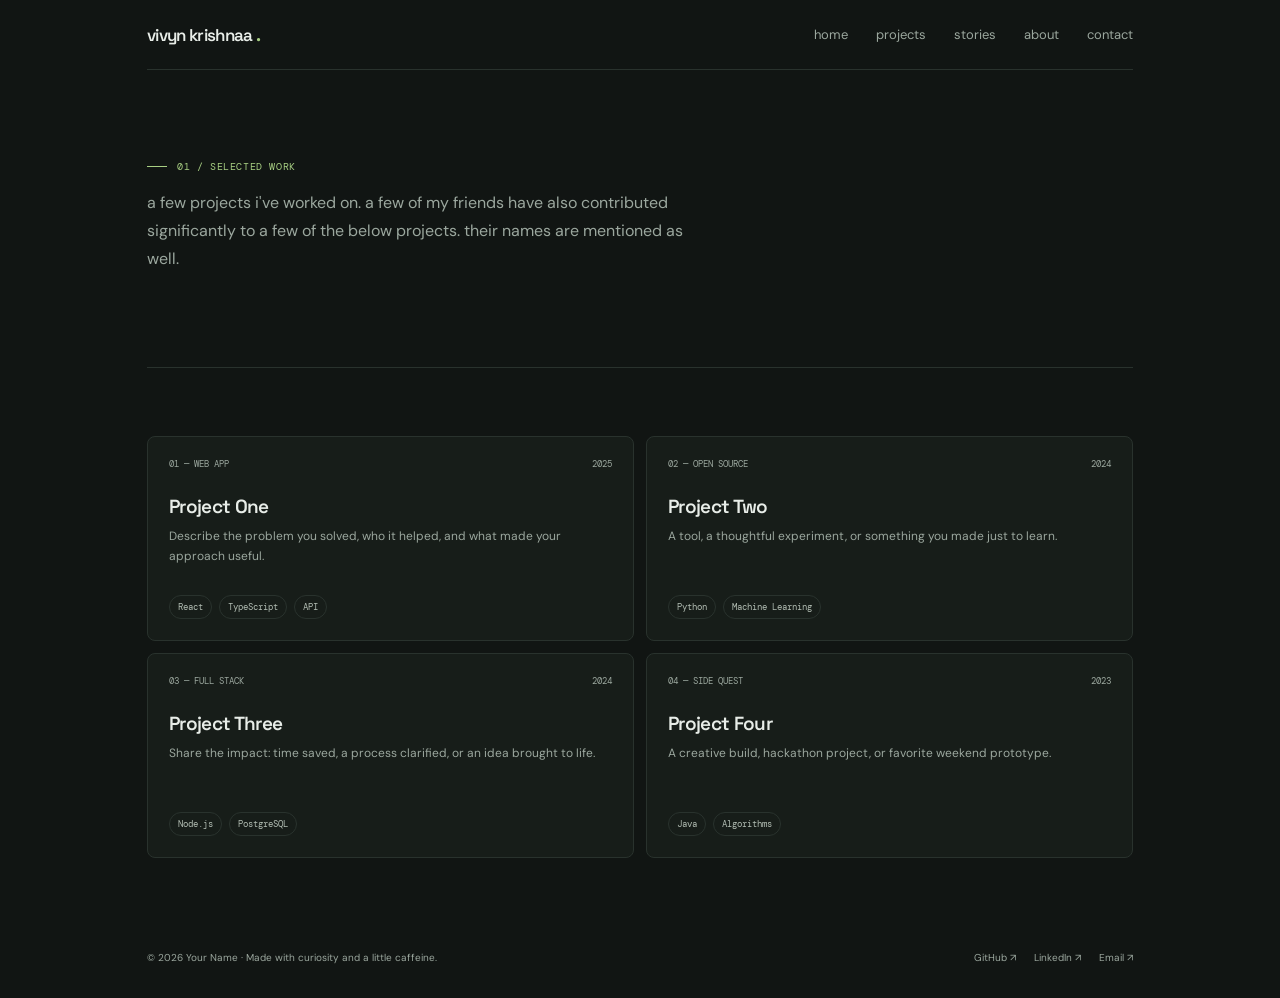
==== projects.html @ 46460aca "Add projects.html" ====
<!DOCTYPE html>
<html lang="en">
  <head>
    <meta charset="utf-8"/>
    <meta content="width=device-width, initial-scale=1" name="viewport"/>
    <meta content="#111513" name="theme-color"/>
    <title>
      cockroachyie.me - projects
    </title>
    <link href="style.css" rel="stylesheet"/>
  </head>
  <body>
    <div class="wrap">
      <header class="topbar">
        <a class="brand" href="index.html">
          vivyn krishnaa
          <b>
            .
          </b>
        </a>
        <nav class="nav">
          <a href="index.html">
            home
          </a>
          <a href="projects.html">
            projects
          </a>
           <a href="stories.html">
            stories
          </a>
          <a href="about.html">
            about
          </a>
          <a href="contact.html">
            contact
          </a>
        </nav>
      </header>
      <main>
        <section class="hero">
          <div>
            <div class="eyebrow">
              01 / Selected work
            </div>
            
            <p class="intro">
              a few projects i've worked on. a few of my friends have also contributed significantly to a few of the below projects. their names are mentioned as well.
            </p>
          </div>
        </section>
        <section class="section">
          <div class="projects">
            <article class="project">
              <div class="project-meta">
                <span>
                  01 &mdash; WEB APP
                </span>
                <span>
                  2025
                </span>
              </div>
              <h3>
                Project One
              </h3>
              <p>
                Describe the problem you solved, who it helped, and what made your approach useful.
              </p>
              <div class="tags">
                <span class="tag">
                  React
                </span>
                <span class="tag">
                  TypeScript
                </span>
                <span class="tag">
                  API
                </span>
              </div>
            </article>
            <article class="project">
              <div class="project-meta">
                <span>
                  02 &mdash; OPEN SOURCE
                </span>
                <span>
                  2024
                </span>
              </div>
              <h3>
                Project Two
              </h3>
              <p>
                A tool, a thoughtful experiment, or something you made just to learn.
              </p>
              <div class="tags">
                <span class="tag">
                  Python
                </span>
                <span class="tag">
                  Machine Learning
                </span>
              </div>
            </article>
            <article class="project">
              <div class="project-meta">
                <span>
                  03 &mdash; FULL STACK
                </span>
                <span>
                  2024
                </span>
              </div>
              <h3>
                Project Three
              </h3>
              <p>
                Share the impact: time saved, a process clarified, or an idea brought to life.
              </p>
              <div class="tags">
                <span class="tag">
                  Node.js
                </span>
                <span class="tag">
                  PostgreSQL
                </span>
              </div>
            </article>
            <article class="project">
              <div class="project-meta">
                <span>
                  04 &mdash; SIDE QUEST
                </span>
                <span>
                  2023
                </span>
              </div>
              <h3>
                Project Four
              </h3>
              <p>
                A creative build, hackathon project, or favorite weekend prototype.
              </p>
              <div class="tags">
                <span class="tag">
                  Java
                </span>
                <span class="tag">
                  Algorithms
                </span>
              </div>
            </article>
          </div>
        </section>
      </main>
      <footer>
        <span>
          &copy; 2026 Your Name &middot; Made with curiosity and a little caffeine.
        </span>
        <div class="socials">
          <a href="https://github.com/yourusername">
            GitHub &nearrow;
          </a>
          <a href="https://linkedin.com/in/yourusername">
            LinkedIn &nearrow;
          </a>
          <a href="contact.html">
            Email &nearrow;
          </a>
        </div>
      </footer>
    </div>
  </body>
</html>
---- style.css ----
@import url('https://fonts.googleapis.com/css2?family=DM+Mono:wght@400;500&family=DM+Sans:wght@400;500;600;700&family=Space+Grotesk:wght@400;500;600;700&display=swap');
:root {
  --paper: #111513;
  --ink: #e8ede8;
  --muted: #9ba79e;
  --green: #a8cf83;
  --line: #29322d;
  --white: #171d19;
  --orange: #d2a887;
}
* {
  box-sizing: border-box;
}
html {
  scroll-behavior: smooth;
}
body {
  margin: 0;
  background: var(--paper);
  color: var(--ink);
  font-family: 'DM Sans',sans-serif;
}
a {
  color: inherit;
  text-decoration: none;
}
.wrap {
  max-width: 1050px;
  margin: auto;
  padding: 0 32px;
}
.topbar {
  height: 70px;
  display: flex;
  align-items: center;
  justify-content: space-between;
  border-bottom: 1px solid var(--line);
}
.brand {
  font: 600 17px 'Space Grotesk';
  letter-spacing: -.04em;
}
.brand b {
  color: var(--green);
}
.nav {
  display: flex;
  gap: 28px;
  font-size: 13px;
  color: var(--muted);
}
.nav a:hover,.socials a:hover {
  color: var(--ink);
}
.availability {
  font: 10px 'DM Mono';
  display: flex;
  gap: 9px;
  align-items: center;
  color: var(--muted);
}
.dot {
  width: 7px;
  height: 7px;
  border-radius: 50%;
  background: #8bb66a;
}
.hero {
  padding: 90px 0 78px;
  display: grid;
  grid-template-columns: 1.3fr .7fr;
  gap: 56px;
  align-items: center;
}
.eyebrow {
  font: 10px 'DM Mono';
  letter-spacing: .06em;
  text-transform: uppercase;
  color: var(--green);
  display: flex;
  align-items: center;
  gap: 10px;
}
.eyebrow:before {
  content: '';
  width: 20px;
  height: 1px;
  background: var(--green);
}
.hero h1 {
  font: 600 clamp(48px,6.5vw,76px)/1.02 'Space Grotesk';
  letter-spacing: -.07em;
  margin: 22px 0;
}
.hero h1 em {
  font-style: normal;
  color: var(--green);
}
.intro {
  font-size: 16px;
  line-height: 1.75;
  color: var(--muted);
  max-width: 540px;
}
.intro strong {
  color: var(--ink);
}
.actions {
  display: flex;
  gap: 10px;
  margin-top: 27px;
}
.button {
  font-size: 12px;
  font-weight: 600;
  padding: 12px 16px;
  border-radius: 5px;
  background: var(--green);
  color: #182016;
  transition: background .2s;
}
.button:hover {
  background: #b9d99a;
}
.button.secondary {
  background: transparent;
  color: var(--ink);
  border: 1px solid var(--line);
}
.button.secondary:hover {
  border-color: var(--muted);
}
.card {
  background: var(--white);
  border: 1px solid var(--line);
  border-radius: 9px;
  padding: 22px;
  box-shadow: 0 14px 35px #0002;
}
.card-top {
  display: flex;
  justify-content: space-between;
  align-items: center;
  font: 10px 'DM Mono';
  color: var(--muted);
  padding-bottom: 14px;
  border-bottom: 1px solid var(--line);
}
.terminal {
  font: 11px/2 'DM Mono';
  padding: 14px 0;
  color: #c3cec4;
}
.terminal .dim {
  color: #69776d;
}
.terminal .green {
  color: var(--green);
}
.terminal .orange {
  color: var(--orange);
}
.sticker {
  display: inline-block;
  color: #bbc7ba;
  font: 10px 'DM Mono';
  border: 1px solid var(--line);
  border-radius: 99px;
  padding: 5px 8px;
  margin-left: 7px;
}
.section {
  padding: 68px 0;
  border-top: 1px solid var(--line);
}
.section-head {
  display: flex;
  justify-content: space-between;
  align-items: end;
  margin-bottom: 28px;
}
.kicker {
  font: 10px 'DM Mono';
  color: var(--green);
  text-transform: uppercase;
  letter-spacing: .08em;
}
.section h2 {
  font: 600 34px 'Space Grotesk';
  letter-spacing: -.055em;
  margin: 9px 0 0;
}
.section-note {
  font-size: 12px;
  color: var(--muted);
}
.projects {
  display: grid;
  grid-template-columns: repeat(2,1fr);
  gap: 12px;
}
.project {
  background: var(--white);
  border: 1px solid var(--line);
  border-radius: 8px;
  padding: 21px;
  min-height: 205px;
  display: flex;
  flex-direction: column;
  transition: border-color .2s;
}
.project:hover {
  border-color: #617451;
}
.project-meta {
  display: flex;
  justify-content: space-between;
  font: 9px 'DM Mono';
  color: var(--muted);
}
.project h3 {
  font: 600 19px 'Space Grotesk';
  letter-spacing: -.035em;
  margin: 24px 0 7px;
}
.project p {
  font-size: 12px;
  color: var(--muted);
  line-height: 1.7;
  margin: 0;
  max-width: 450px;
}
.tags {
  display: flex;
  gap: 7px;
  margin-top: auto;
  padding-top: 18px;
}
.tag {
  font: 9px 'DM Mono';
  border: 1px solid var(--line);
  border-radius: 99px;
  padding: 5px 8px;
  color: #b3beb4;
}
.about-grid {
  display: grid;
  grid-template-columns: 1fr 1fr;
  gap: 70px;
}
.about-copy {
  font-size: 14px;
  line-height: 1.85;
  color: var(--muted);
  max-width: 520px;
}
.about-copy strong {
  color: var(--ink);
  font-weight: 600;
}
.skills {
  display: flex;
  flex-wrap: wrap;
  gap: 8px;
  margin-top: 20px;
}
.skill {
  background: #1d2720;
  padding: 8px 10px;
  border-radius: 5px;
  font-size: 11px;
  color: #c5d0c5;
}
.timeline {
  border-left: 1px solid var(--line);
  padding-left: 22px;
}
.item {
  position: relative;
  margin-bottom: 24px;
}
.item:before {
  content: '';
  position: absolute;
  left: -27px;
  top: 4px;
  width: 7px;
  height: 7px;
  border-radius: 50%;
  background: var(--green);
}
.item small {
  font: 9px 'DM Mono';
  color: var(--muted);
}
.item h3 {
  font-size: 14px;
  margin: 7px 0 4px;
}
.item p {
  font-size: 11px;
  color: var(--muted);
  margin: 0;
}
.contact {
  background: #171d19;
  border: 1px solid var(--line);
  border-radius: 9px;
  padding: 42px;
  display: flex;
  justify-content: space-between;
  align-items: center;
}
.contact h2 {
  font: 600 36px 'Space Grotesk';
  letter-spacing: -.055em;
  margin: 9px 0;
}
.contact p {
  color: var(--muted);
  font-size: 12px;
}
.contact .button {
  background: var(--green);
  color: #182016;
}
footer {
  padding: 25px 0 34px;
  display: flex;
  justify-content: space-between;
  color: var(--muted);
  font-size: 10px;
}
.socials {
  display: flex;
  gap: 18px;
}
.socials a {
  color: var(--muted);
}
@media(max-width:700px) {
  .wrap {
    padding: 0 20px;
  }
  .nav {
    gap: 16px;
  }
  .availability {
    display: none;
  }
  .hero {
    padding: 65px 0;
    grid-template-columns: 1fr;
    gap: 34px;
  }
  .hero h1 {
    font-size: 58px;
  }
  .card {
    max-width: 430px;
  }
  .projects,.about-grid {
    grid-template-columns: 1fr;
  }
  .about-grid {
    gap: 32px;
  }
  .section {
    padding: 54px 0;
  }
  .section-head {
    align-items: start;
    gap: 10px;
    flex-direction: column;
  }
  .section h2 {
    font-size: 30px;
  }
  .contact {
    padding: 30px 24px;
    align-items: flex-start;
    gap: 20px;
    flex-direction: column;
  }
  .contact h2 {
    font-size: 33px;
  }
  footer {
    gap: 16px;
    flex-direction: column;
  }
  .nav a {
    font-size: 11px;
  }
}
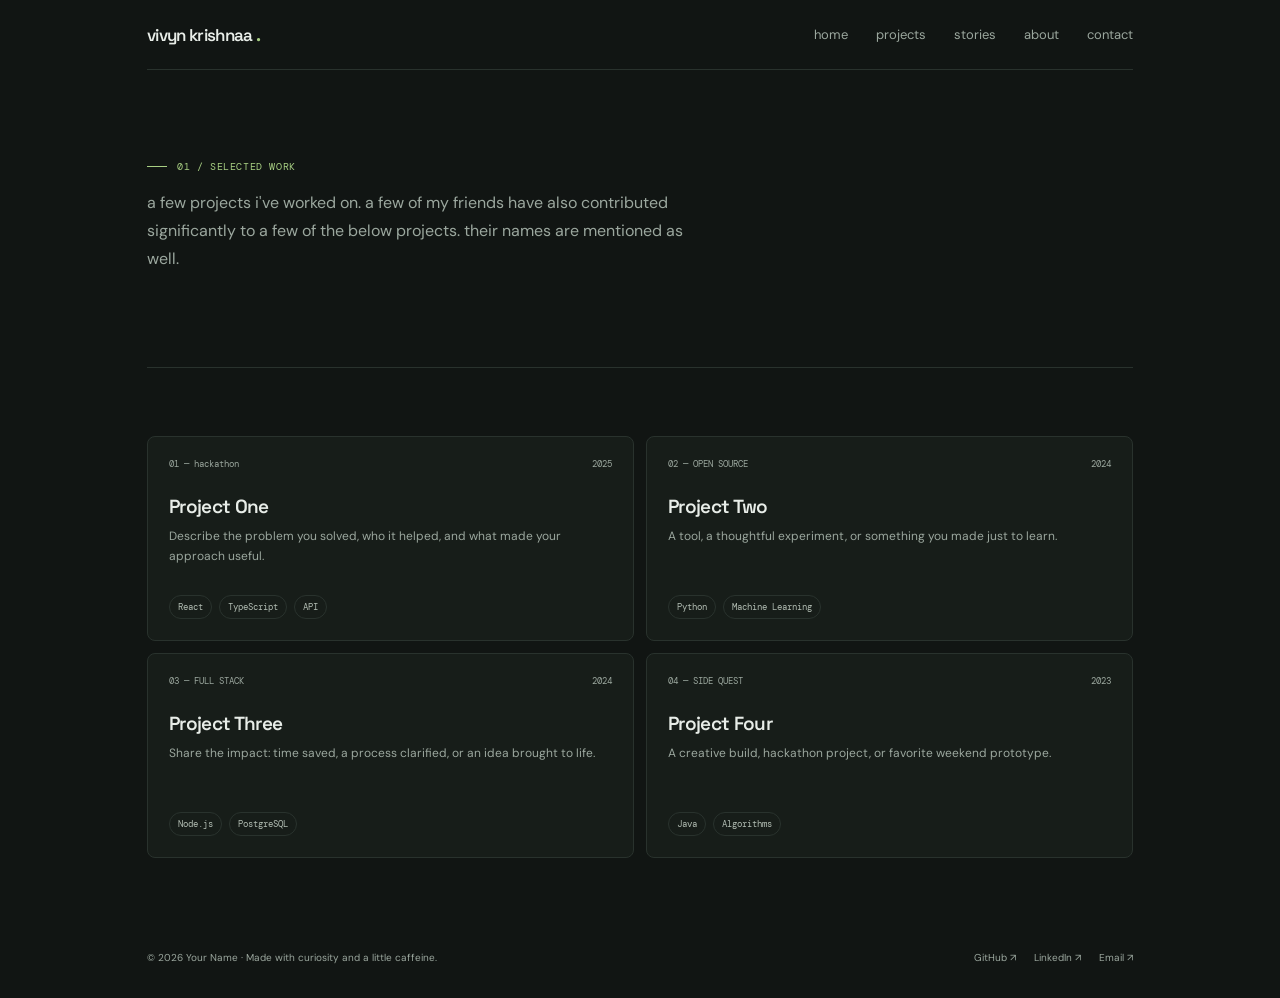
==== commit 164aa6e5: "Update projects.html" ====
--- a/projects.html
+++ b/projects.html
@@ -53,7 +53,7 @@
             <article class="project">
               <div class="project-meta">
                 <span>
-                  01 &mdash; WEB APP
+                  01 &mdash; hackathon
                 </span>
                 <span>
                   2025
